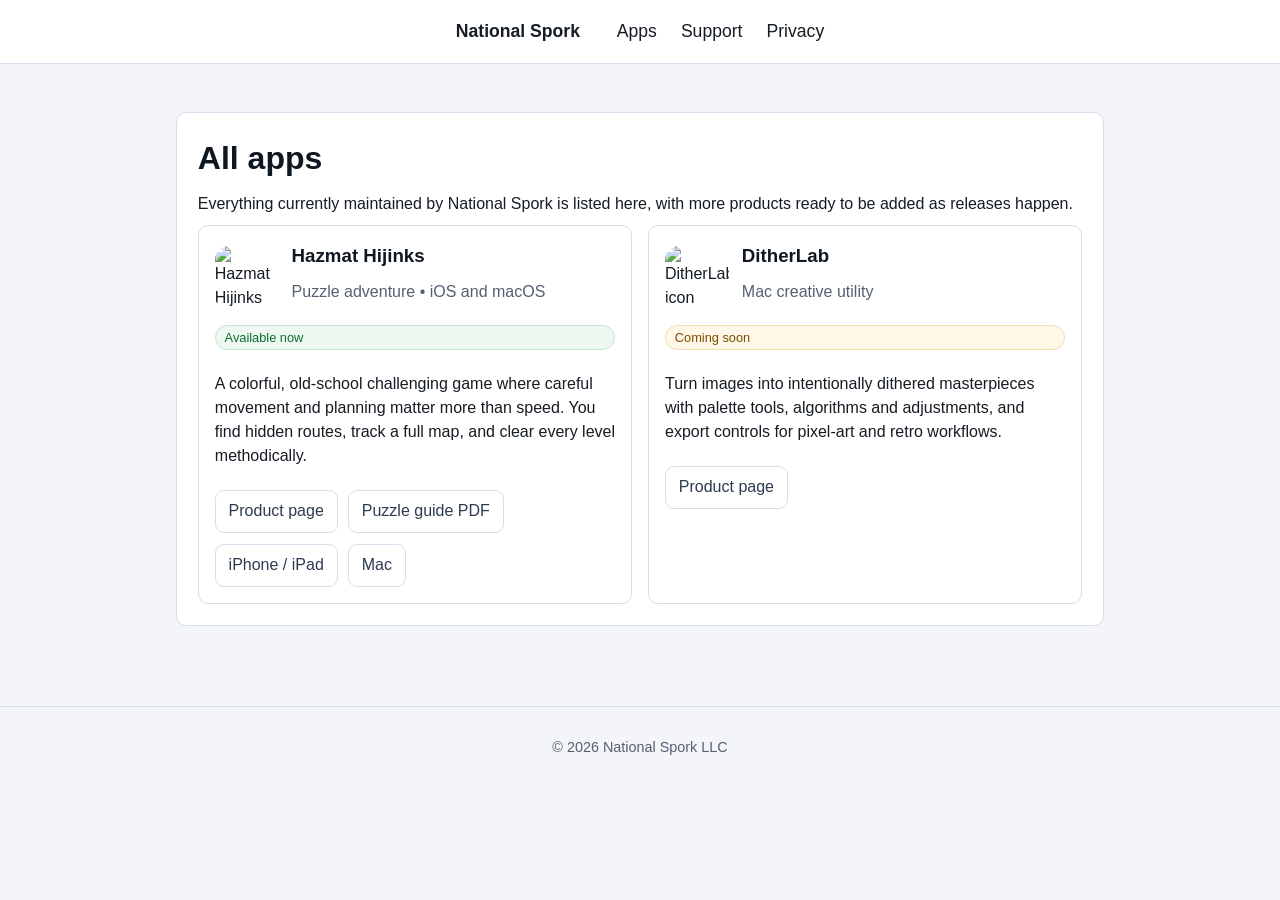
==== apps.html @ 390325ce "Add files via upload" ====
<!doctype html>
<html lang="en">
<head>
  <meta charset="utf-8" />
  <meta name="viewport" content="width=device-width, initial-scale=1" />
  <title>National Spork LLC — Apps</title>
  <link rel="stylesheet" href="style.css" />
</head>
<body>
  <header class="site-header">
    <nav class="site-nav" aria-label="Primary">
      <a class="brand" href="index.html">National Spork</a>
      <a href="apps.html">Apps</a>
      <a href="support.html">Support</a>
      <a href="privacy-policy.html">Privacy</a>
    </nav>
  </header>

  <main>
    <section class="hero">
      <h1>All apps</h1>
      <p class="intro">Everything currently maintained by National Spork is listed here, with more products ready to be added as releases happen.</p>

      <div class="app-grid">
        <article class="card">
          <div class="card-header">
            <img class="icon" src="assets/icons/hazmat-icon.png" alt="Hazmat Hijinks icon" />
            <div>
              <h3 class="app-title">Hazmat Hijinks</h3>
              <p class="product-meta">Puzzle adventure • iOS and macOS</p>
            </div>
          </div>
          <span class="status available">Available now</span>
          <p>A colorful, old-school challenging game where careful movement and planning matter more than speed. You find hidden routes, track a full map, and clear every level methodically.</p>
          <div class="button-row">
            <a class="button-link" href="hazmat-hijinks.html">Product page</a>
            <a class="button-link" href="hazmat.pdf">Puzzle guide PDF</a>
            <a class="button-link" href="https://apps.apple.com/us/app/hazmat-hijinks/id1344338536">iPhone / iPad</a>
            <a class="button-link" href="https://apps.apple.com/us/app/hazmat-hijinks/id1366508880">Mac</a>
          </div>
        </article>

        <article class="card">
          <div class="card-header">
            <img class="icon" src="assets/icons/ditherlab-icon.png" alt="DitherLab icon" />
            <div>
              <h3 class="app-title">DitherLab</h3>
              <p class="product-meta">Mac creative utility</p>
            </div>
          </div>
          <span class="status coming-soon">Coming soon</span>
          <p>Turn images into intentionally dithered masterpieces with palette tools, algorithms and adjustments, and export controls for pixel-art and retro workflows.</p>
          <div class="button-row">
            <a class="button-link" href="ditherlab.html">Product page</a>
            <!--<span class="button-chip disabled">Store links will open after launch</span>-->
          </div>
        </article>
      </div>
    </section>

	<!--
    <section class="content">
      <h2 class="section-title">Add another app</h2>
      <p>To add a new product:</p>
      <ol>
        <li>Drop the icon in <code>assets/icons/</code>.</li>
        <li>Add screenshots in <code>assets/screenshots/</code>.</li>
        <li>Duplicate a card in this page and point it to a new detail page.</li>
      </ol>
    </section>
	-->
  </main>

  <footer class="footer">
    <p>© 2026 National Spork LLC</p>
  </footer>
</body>
</html>
---- style.css ----
:root {
  --page-bg: #f3f5f9;
  --surface: #ffffff;
  --surface-alt: #edf1f7;
  --text: #151c24;
  --heading: #0f1720;
  --muted: #556071;
  --border: #d7deeb;
  --link: #355b83;
  --link-hover: #24466b;
  --button-text: #2d3a4f;
  --button-text-hover: #132033;
}

@font-face {
  font-family: "LatoLocal";
  src: url("assets/fonts/Lato-Thin.woff2") format("woff2");
  font-weight: 100;
  font-style: normal;
  font-display: swap;
}

@font-face {
  font-family: "LatoLocal";
  src: url("assets/fonts/Lato-Light.woff2") format("woff2");
  font-weight: 300;
  font-style: normal;
  font-display: swap;
}

@font-face {
  font-family: "LatoLocal";
  src: url("assets/fonts/Lato-Regular.woff2") format("woff2");
  font-weight: 400;
  font-style: normal;
  font-display: swap;
}

@font-face {
  font-family: "LatoLocal";
  src: url("assets/fonts/Lato-Bold.woff2") format("woff2");
  font-weight: 700;
  font-style: normal;
  font-display: swap;
}

@font-face {
  font-family: "LatoLocal";
  src: url("assets/fonts/Lato-Black.woff2") format("woff2");
  font-weight: 900;
  font-style: normal;
  font-display: swap;
}

* {
  box-sizing: border-box;
}

html,
body {
  margin: 0;
  padding: 0;
}

body {
  background: var(--page-bg);
  color: var(--text);
  font-family: "LatoLocal", "Lato", "Avenir Next", "Segoe UI", "Arial", sans-serif;
  line-height: 1.5;
}

h1, h2, h3,
h4 {
  color: var(--heading);
  font-weight: 700;
}

a {
  color: var(--link);
}

a:hover {
  color: var(--link-hover);
}

main {
  max-width: 960px;
  margin: 0 auto;
  padding: 1.5rem 1rem 2rem;
}

.site-header {
  border-bottom: 1px solid var(--border);
  background: var(--surface);
}

.site-nav {
  max-width: 960px;
  margin: 0 auto;
  padding: 0.95rem 1rem;
  display: flex;
  align-items: center;
  justify-content: center;
  gap: 1.5rem;
  flex-wrap: wrap;
}

.site-nav a {
  color: var(--text);
  text-decoration: none;
  font-size: 1.1rem;
  font-weight: 300;
  padding: 0.2rem 0;
}

.site-nav a:hover {
  text-decoration: underline;
}

.site-nav .brand {
  margin-right: 0.8rem;
  font-weight: 800;
}

.hero {
  margin: 1.5rem 0 1.25rem;
  padding: 1.3rem;
  background: var(--surface);
  border: 1px solid var(--border);
  border-radius: 10px;
}

.hero h1,
.hero h2 {
  margin-top: 0;
}

.hero h1 {
  font-size: 2rem;
  margin-bottom: 0.4rem;
}

.hero h2 {
  font-size: 1.65rem;
  margin-bottom: 0.4rem;
}

.section-title {
  margin: 2rem 0 0.75rem;
  font-size: 1.45rem;
}

.hero p {
  margin: 0.6rem 0;
}

.intro {
  margin-top: 0.6rem;
}

.app-grid {
  display: grid;
  grid-template-columns: repeat(auto-fit, minmax(300px, 1fr));
  gap: 1rem;
}

.card {
  background: var(--surface);
  border: 1px solid var(--border);
  border-radius: 10px;
  padding: 1rem;
  display: flex;
  flex-direction: column;
  gap: 0.75rem;
}

.card-header {
  display: flex;
  align-items: center;
  gap: 0.8rem;
}

.icon {
  width: 64px;
  height: 64px;
  border-radius: 14px;
  object-fit: cover;
}

.card h3,
.app-title {
  margin: 0;
}

.status {
  display: inline-block;
  font-size: 0.8rem;
  padding: 0.12rem 0.55rem;
  border: 1px solid var(--border);
  background: var(--surface-alt);
  border-radius: 999px;
  color: var(--muted);
}

.status.available {
  color: #0d6b2f;
  border-color: #c2e5d0;
  background: #edf9f0;
}

.status.coming-soon {
  color: #7a4c00;
  border-color: #f1dcaf;
  background: #fff8e8;
}

.button-row {
  display: flex;
  flex-wrap: wrap;
  gap: 0.65rem;
}

.button-link,
.button-chip {
  display: inline-block;
  border: 1px solid var(--border);
  border-radius: 9px;
  padding: 0.55rem 0.8rem;
  text-decoration: none;
  background: #ffffff;
  color: var(--button-text);
}

.button-link:hover {
  color: var(--button-text-hover);
}

.button-link.store-badge-link,
.button-link.store-badge-link:hover {
  padding: 0;
  border: 0;
  background: transparent;
}

.button-link.disabled-link {
  pointer-events: none;
  opacity: 0.75;
  cursor: not-allowed;
}

.store-badge-hidden {
  display: none;
}

.store-badge {
  height: 42px;
  width: auto;
}

.product-hero {
  display: grid;
  grid-template-columns: auto 1fr;
  gap: 1rem;
  align-items: center;
  margin-bottom: 1rem;
}

.product-meta {
  color: var(--muted);
  margin-top: .35rem;
}

.content {
  background: var(--surface);
  border: 1px solid var(--border);
  border-radius: 10px;
  padding: 1rem;
}

.content h2,
.content h3 {
  margin-top: 1rem;
}

.support-list,
.feature-list {
  margin: 0 0 0 1rem;
  padding: 0 0 0 1rem;
}

.support-list li,
.feature-list li {
  margin-bottom: 0.5rem;
}

.screenshots {
  display: grid;
  grid-template-columns: repeat(auto-fit, minmax(220px, 1fr));
  gap: 0.75rem;
}

.screenshots img {
  width: 100%;
  border-radius: 10px;
  border: 1px solid var(--border);
}

.store-badges {
  display: flex;
  flex-wrap: wrap;
  gap: 0.8rem;
  margin: 0.75rem 0;
}

.footer {
  text-align: center;
  margin-top: 1.75rem;
  border-top: 1px solid var(--border);
  color: var(--muted);
  padding: 1rem;
  font-size: 0.9rem;
}

@media (max-width: 680px) {
  .hero h1,
  .hero h2 {
    font-size: 1.55rem;
  }

  .product-hero {
    grid-template-columns: 1fr;
  }

  .site-nav {
    gap: 1rem;
  }

  .site-nav a {
    font-size: 1rem;
  }
}

@media (prefers-color-scheme: dark) {
  :root {
    --page-bg: #0d0f12;
    --surface: #171a1f;
    --surface-alt: #21252a;
    --text: #e2e4e8;
    --heading: #f6f7f9;
    --muted: #99a0a8;
    --border: #2f333a;
    --link: #b8bcc2;
    --link-hover: #e4e6ea;
    --button-text: #2c3540;
    --button-text-hover: #1a232d;
  }
}

.sr-only {
  border: 0;
  clip: rect(0 0 0 0);
  height: 1px;
  width: 1px;
  margin: -1px;
  overflow: hidden;
  padding: 0;
  position: absolute;
}
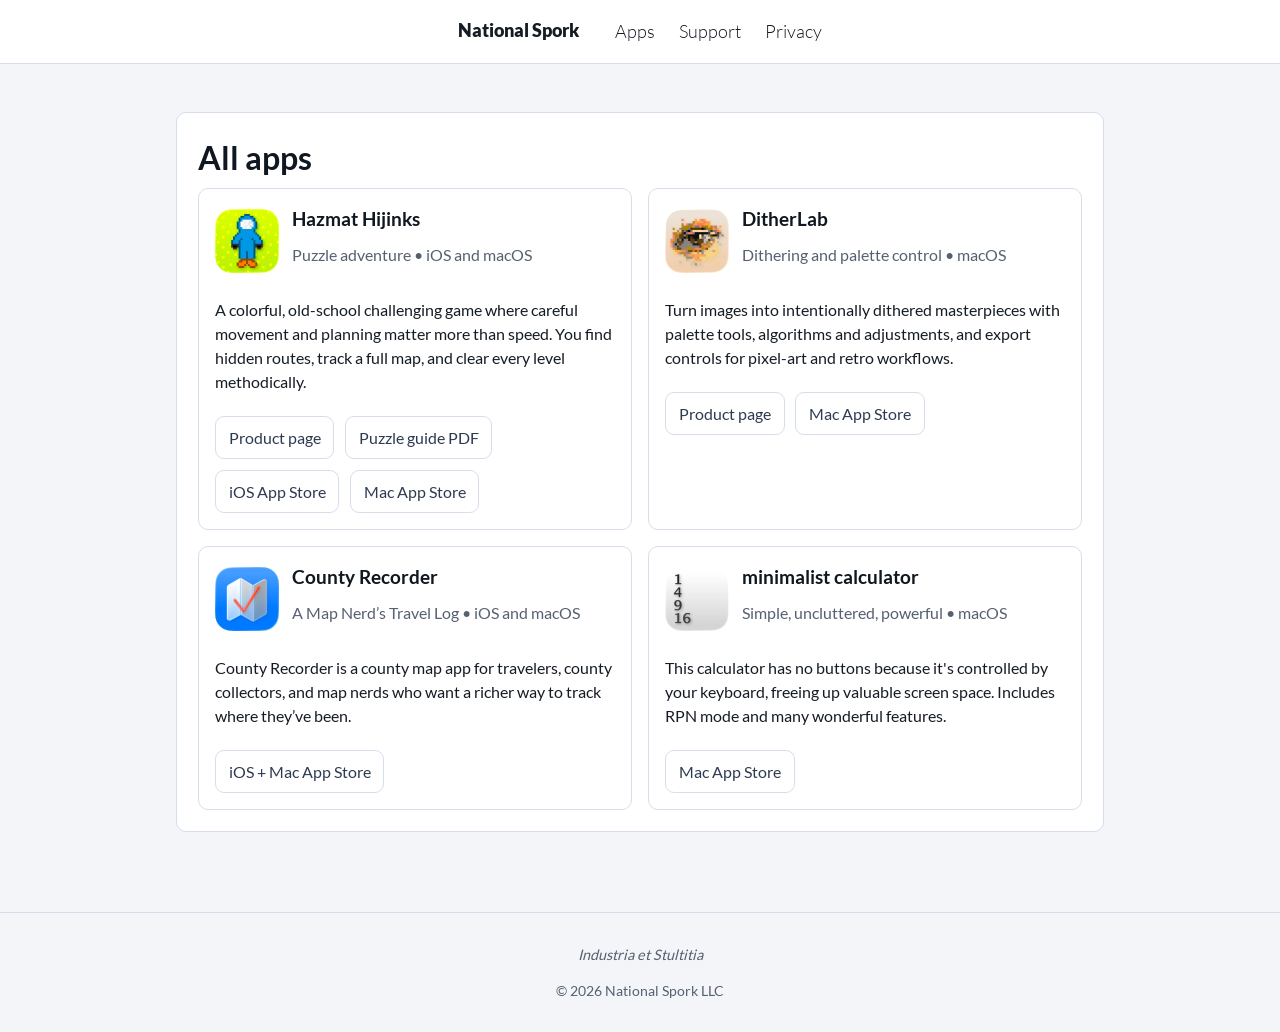
==== commit d226f8e2: "Add files via upload" ====
--- a/apps.html
+++ b/apps.html
@@ -19,7 +19,6 @@
   <main>
     <section class="hero">
       <h1>All apps</h1>
-      <p class="intro">Everything currently maintained by National Spork is listed here, with more products ready to be added as releases happen.</p>
 
       <div class="app-grid">
         <article class="card">
@@ -30,13 +29,12 @@
               <p class="product-meta">Puzzle adventure • iOS and macOS</p>
             </div>
           </div>
-          <span class="status available">Available now</span>
           <p>A colorful, old-school challenging game where careful movement and planning matter more than speed. You find hidden routes, track a full map, and clear every level methodically.</p>
           <div class="button-row">
             <a class="button-link" href="hazmat-hijinks.html">Product page</a>
             <a class="button-link" href="hazmat.pdf">Puzzle guide PDF</a>
-            <a class="button-link" href="https://apps.apple.com/us/app/hazmat-hijinks/id1344338536">iPhone / iPad</a>
-            <a class="button-link" href="https://apps.apple.com/us/app/hazmat-hijinks/id1366508880">Mac</a>
+            <a class="button-link" href="https://apps.apple.com/us/app/hazmat-hijinks/id1344338536">iOS App Store</a>
+            <a class="button-link" href="https://apps.apple.com/us/app/hazmat-hijinks/id1366508880">Mac App Store</a>
           </div>
         </article>
 
@@ -45,33 +43,52 @@
             <img class="icon" src="assets/icons/ditherlab-icon.png" alt="DitherLab icon" />
             <div>
               <h3 class="app-title">DitherLab</h3>
-              <p class="product-meta">Mac creative utility</p>
+              <p class="product-meta">Dithering and palette control • macOS</p>
             </div>
           </div>
-          <span class="status coming-soon">Coming soon</span>
           <p>Turn images into intentionally dithered masterpieces with palette tools, algorithms and adjustments, and export controls for pixel-art and retro workflows.</p>
           <div class="button-row">
             <a class="button-link" href="ditherlab.html">Product page</a>
-            <!--<span class="button-chip disabled">Store links will open after launch</span>-->
+            <a class="button-link" href="https://apps.apple.com/us/app/ditherlab/id6759522718">Mac App Store</a>
           </div>
         </article>
+		
+        <article class="card">
+          <div class="card-header">
+            <img class="icon" src="assets/icons/county-recorder-icon.png" alt="County Recorder icon" />
+            <div>
+              <h3 class="app-title">County Recorder</h3>
+              <p class="product-meta">A Map Nerd’s Travel Log • iOS and macOS</p>
+            </div>
+          </div>
+          <p>County Recorder is a county map app for travelers, county collectors, and map nerds who want a richer way to track where they’ve been.</p>
+          <div class="button-row">
+            <a class="button-link" href="https://apps.apple.com/us/app/county-recorder/id6447477709">iOS + Mac App Store</a>
+          </div>
+        </article>
+		
+        <article class="card">
+          <div class="card-header">
+            <img class="icon" src="assets/icons/minimalist-calculator-icon.png" alt="County Recorder icon" />
+            <div>
+              <h3 class="app-title">minimalist calculator</h3>
+              <p class="product-meta">Simple, uncluttered, powerful • macOS</p>
+            </div>
+          </div>
+          <p>This calculator has no buttons because it's controlled by your keyboard, freeing up valuable screen space. Includes RPN mode and many wonderful features.</p>
+          <div class="button-row">
+            <a class="button-link" href="https://apps.apple.com/us/app/minimalist-calculator/id602491380">Mac App Store</a>
+          </div>
+        </article>
+		
       </div>
     </section>
 
-	<!--
-    <section class="content">
-      <h2 class="section-title">Add another app</h2>
-      <p>To add a new product:</p>
-      <ol>
-        <li>Drop the icon in <code>assets/icons/</code>.</li>
-        <li>Add screenshots in <code>assets/screenshots/</code>.</li>
-        <li>Duplicate a card in this page and point it to a new detail page.</li>
-      </ol>
-    </section>
-	-->
+
   </main>
 
   <footer class="footer">
+    <p><em>Industria et Stultitia</em></p>
     <p>© 2026 National Spork LLC</p>
   </footer>
 </body>
